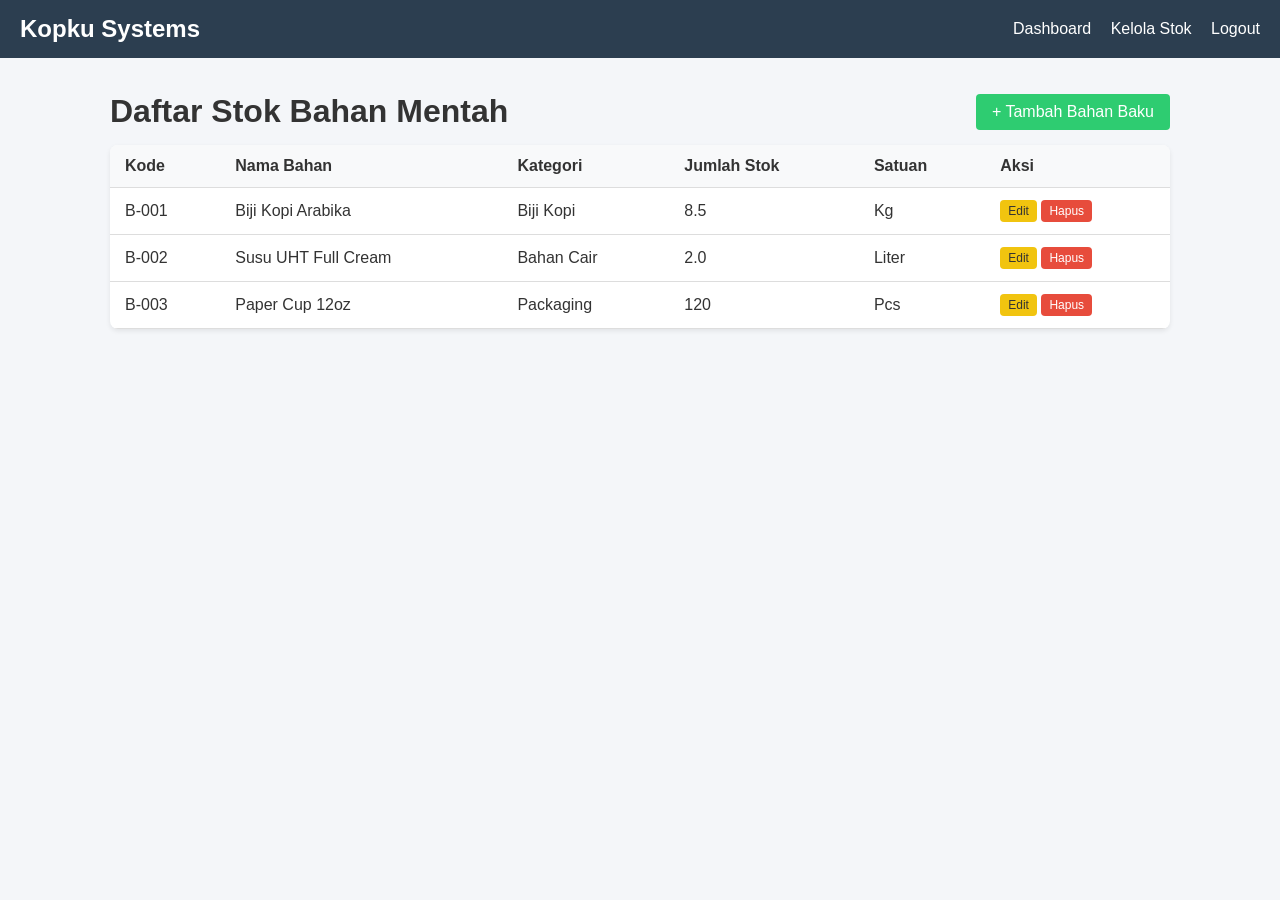
==== bahan_baku.html @ a995fa2b "feat: add base css and dashboard page" ====
<!DOCTYPE html>
<html lang="id">
<head>
    <meta charset="UTF-8">
    <meta name="viewport" content="width=device-width, initial-scale=1.0">
    <title>Kopku - Stok Bahan Baku</title>
    <link rel="stylesheet" href="assets/css/style.css">
</head>
<body>
    <div class="navbar">
        <h2>Kopku Systems</h2>
        <div>
            <span id="live-clock" style="margin-right: 15px;"></span>
            <a href="index.html">Dashboard</a>
            <a href="bahan_baku.html">Kelola Stok</a>
            <a href="login.html">Logout</a>
        </div>
    </div>

    <div class="container">
        <div style="display: flex; justify-content: space-between; align-items: center; margin: 15px 0;">
            <h1>Daftar Stok Bahan Mentah</h1>
            <a href="form_bahan.html" class="btn">+ Tambah Bahan Baku</a>
        </div>

        <div class="table-responsive">
            <table>
                <thead>
                    <tr>
                        <th>Kode</th>
                        <th>Nama Bahan</th>
                        <th>Kategori</th>
                        <th>Jumlah Stok</th>
                        <th>Satuan</th>
                        <th>Aksi</th>
                    </tr>
                </thead>
                <tbody>
                    <tr>
                        <td>B-001</td>
                        <td>Biji Kopi Arabika</td>
                        <td>Biji Kopi</td>
                        <td>8.5</td>
                        <td>Kg</td>
                        <td>
                            <a href="form_bahan.html" class="btn btn-warning" style="padding: 4px 8px; font-size: 12px;">Edit</a>
                            <button class="btn btn-danger" style="padding: 4px 8px; font-size: 12px;">Hapus</button>
                        </td>
                    </tr>
                    <tr>
                        <td>B-002</td>
                        <td>Susu UHT Full Cream</td>
                        <td>Bahan Cair</td>
                        <td>2.0</td>
                        <td>Liter</td>
                        <td>
                            <a href="form_bahan.html" class="btn btn-warning" style="padding: 4px 8px; font-size: 12px;">Edit</a>
                            <button class="btn btn-danger" style="padding: 4px 8px; font-size: 12px;">Hapus</button>
                        </td>
                    </tr>
                    <tr>
                        <td>B-003</td>
                        <td>Paper Cup 12oz</td>
                        <td>Packaging</td>
                        <td>120</td>
                        <td>Pcs</td>
                        <td>
                            <a href="form_bahan.html" class="btn btn-warning" style="padding: 4px 8px; font-size: 12px;">Edit</a>
                            <button class="btn btn-danger" style="padding: 4px 8px; font-size: 12px;">Hapus</button>
                        </td>
                    </tr>
                </tbody>
            </table>
        </div>
    </div>
    <script src="assets/js/app.js"></script>
</body>
</html>
---- assets/css/style.css ----
* {
    box-sizing: border-box;
    margin: 0;
    padding: 0;
}

body {
    font-family: 'Segoe UI', Tahoma, Geneva, Verdana, sans-serif;
    background-color: #f4f6f9;
    color: #333;
}

/* Navigasi */
.navbar {
    background-color: #2c3e50;
    color: white;
    padding: 15px 20px;
    display: flex;
    justify-content: space-between;
    align-items: center;
    flex-wrap: wrap;
}

.navbar a {
    color: white;
    text-decoration: none;
    margin-left: 15px;
    font-weight: 500;
}

.navbar a:hover {
    text-decoration: underline;
}

/* Layout Container */
.container {
    padding: 20px;
    max-width: 1100px;
    margin: 0 auto;
}

/* Dashboard Cards */
.card-grid {
    display: grid;
    grid-template-columns: repeat(auto-fit, minmax(220px, 1fr));
    gap: 20px;
    margin: 20px 0;
}

.card {
    background: white;
    padding: 20px;
    border-radius: 8px;
    box-shadow: 0 2px 5px rgba(0,0,0,0.08);
    border-left: 5px solid #3498db;
}

/* Tabel Responsive */
.table-responsive {
    overflow-x: auto;
    background: white;
    border-radius: 8px;
    box-shadow: 0 2px 5px rgba(0,0,0,0.08);
}

table {
    width: 100%;
    border-collapse: collapse;
}

th, td {
    padding: 12px 15px;
    text-align: left;
    border-bottom: 1px solid #ddd;
}

th {
    background-color: #f8f9fa;
}

/* Form Styling */
.form-card {
    background: white;
    padding: 25px;
    border-radius: 8px;
    max-width: 500px;
    margin: 20px auto;
    box-shadow: 0 2px 5px rgba(0,0,0,0.08);
}

.form-group {
    margin-bottom: 15px;
}

.form-group label {
    display: block;
    margin-bottom: 5px;
    font-weight: bold;
}

.form-group input, .form-group select {
    width: 100%;
    padding: 10px;
    border: 1px solid #ccc;
    border-radius: 4px;
}

/* Tombol */
.btn {
    padding: 9px 16px;
    background-color: #2ecc71;
    color: white;
    border: none;
    border-radius: 4px;
    cursor: pointer;
    text-decoration: none;
    display: inline-block;
}

.btn-danger { background-color: #e74c3c; }
.btn-warning { background-color: #f1c40f; color: #333; }
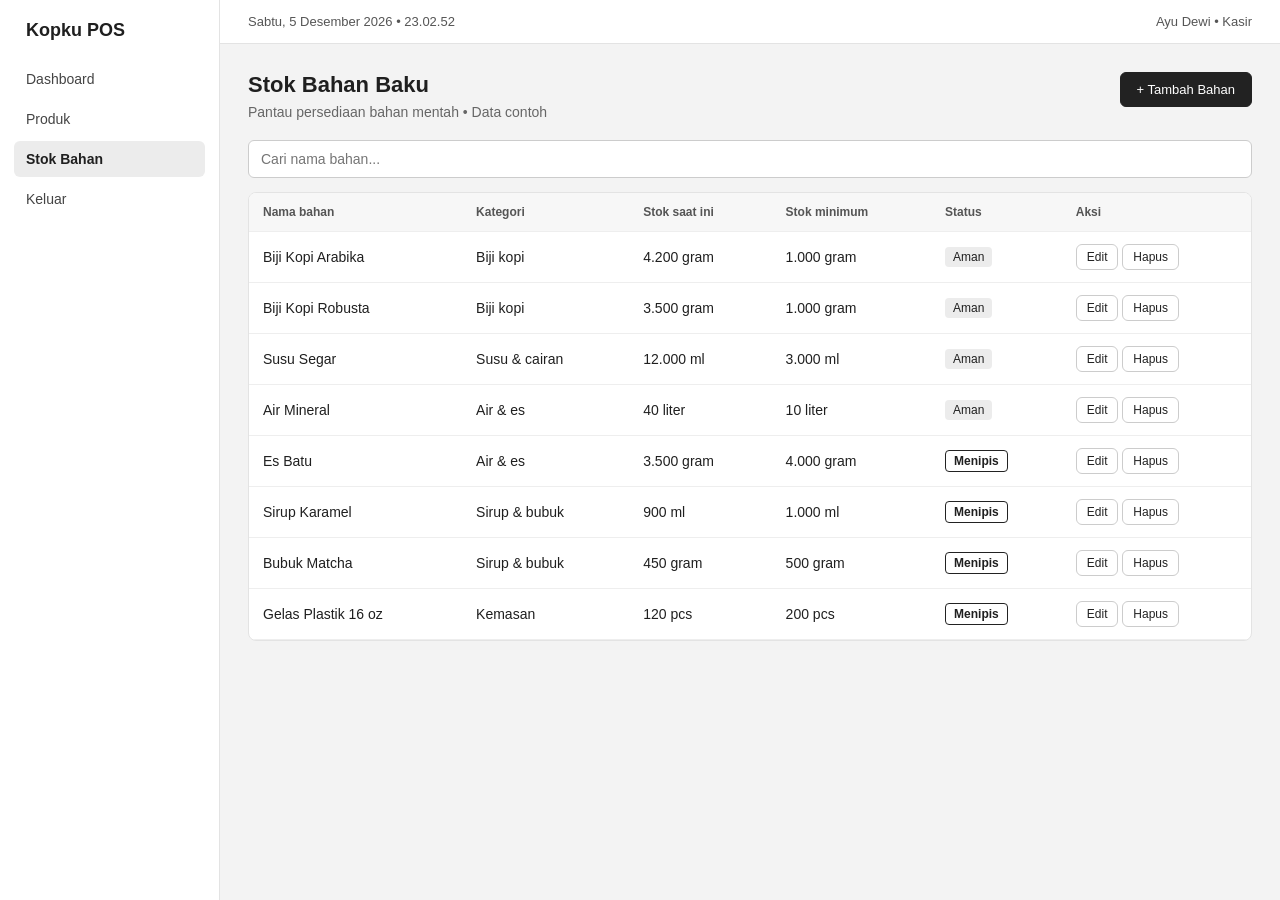
==== commit 83128551: "Membuat halaman stok bahan baku dan form bahan" ====
--- a/bahan_baku.html
+++ b/bahan_baku.html
@@ -1,78 +1,56 @@
-<!DOCTYPE html>
-<html lang="id">
-<head>
-    <meta charset="UTF-8">
-    <meta name="viewport" content="width=device-width, initial-scale=1.0">
-    <title>Kopku - Stok Bahan Baku</title>
-    <link rel="stylesheet" href="assets/css/style.css">
-</head>
-<body>
-    <div class="navbar">
-        <h2>Kopku Systems</h2>
-        <div>
-            <span id="live-clock" style="margin-right: 15px;"></span>
-            <a href="index.html">Dashboard</a>
-            <a href="bahan_baku.html">Kelola Stok</a>
-            <a href="login.html">Logout</a>
-        </div>
-    </div>
-
-    <div class="container">
-        <div style="display: flex; justify-content: space-between; align-items: center; margin: 15px 0;">
-            <h1>Daftar Stok Bahan Mentah</h1>
-            <a href="form_bahan.html" class="btn">+ Tambah Bahan Baku</a>
-        </div>
-
-        <div class="table-responsive">
-            <table>
-                <thead>
-                    <tr>
-                        <th>Kode</th>
-                        <th>Nama Bahan</th>
-                        <th>Kategori</th>
-                        <th>Jumlah Stok</th>
-                        <th>Satuan</th>
-                        <th>Aksi</th>
-                    </tr>
-                </thead>
-                <tbody>
-                    <tr>
-                        <td>B-001</td>
-                        <td>Biji Kopi Arabika</td>
-                        <td>Biji Kopi</td>
-                        <td>8.5</td>
-                        <td>Kg</td>
-                        <td>
-                            <a href="form_bahan.html" class="btn btn-warning" style="padding: 4px 8px; font-size: 12px;">Edit</a>
-                            <button class="btn btn-danger" style="padding: 4px 8px; font-size: 12px;">Hapus</button>
-                        </td>
-                    </tr>
-                    <tr>
-                        <td>B-002</td>
-                        <td>Susu UHT Full Cream</td>
-                        <td>Bahan Cair</td>
-                        <td>2.0</td>
-                        <td>Liter</td>
-                        <td>
-                            <a href="form_bahan.html" class="btn btn-warning" style="padding: 4px 8px; font-size: 12px;">Edit</a>
-                            <button class="btn btn-danger" style="padding: 4px 8px; font-size: 12px;">Hapus</button>
-                        </td>
-                    </tr>
-                    <tr>
-                        <td>B-003</td>
-                        <td>Paper Cup 12oz</td>
-                        <td>Packaging</td>
-                        <td>120</td>
-                        <td>Pcs</td>
-                        <td>
-                            <a href="form_bahan.html" class="btn btn-warning" style="padding: 4px 8px; font-size: 12px;">Edit</a>
-                            <button class="btn btn-danger" style="padding: 4px 8px; font-size: 12px;">Hapus</button>
-                        </td>
-                    </tr>
-                </tbody>
-            </table>
-        </div>
-    </div>
-    <script src="assets/js/app.js"></script>
-</body>
-</html>+<!DOCTYPE html>
+<html lang="id">
+<head>
+<meta charset="UTF-8">
+<meta name="viewport" content="width=device-width, initial-scale=1.0">
+<title>Kopku - Stok Bahan Baku</title>
+<link rel="stylesheet" href="assets/css/style.css">
+</head>
+<body>
+<div class="layout">
+  <aside class="sidebar">
+    <div class="brand">Kopku POS</div>
+    <nav>
+      <a href="dashboard.html">Dashboard</a>
+      <a href="produk.html">Produk</a>
+      <a href="bahan_baku.html" class="active">Stok Bahan</a>
+      <a href="index.html">Keluar</a>
+    </nav>
+  </aside>
+  <main class="content">
+    <header class="topbar">
+      <span id="tanggal-waktu"></span>
+      <span>Ayu Dewi &bull; Kasir</span>
+    </header>
+    <div class="page">
+      <div class="page-head">
+        <div>
+          <h1>Stok Bahan Baku</h1>
+          <p class="muted">Pantau persediaan bahan mentah &bull; Data contoh</p>
+        </div>
+        <a href="form_bahan.html" class="btn">+ Tambah Bahan</a>
+      </div>
+      <div class="toolbar">
+        <input type="text" data-cari="#tabel-bahan" placeholder="Cari nama bahan..." aria-label="Cari bahan">
+      </div>
+      <div class="table-wrap">
+        <table id="tabel-bahan">
+          <thead><tr><th>Nama bahan</th><th>Kategori</th><th>Stok saat ini</th><th>Stok minimum</th><th>Status</th><th>Aksi</th></tr></thead>
+          <tbody>
+            <tr><td>Biji Kopi Arabika</td><td>Biji kopi</td><td>4.200 gram</td><td>1.000 gram</td><td><span class="tag">Aman</span></td><td><a href="form_bahan.html" class="btn putih kecil">Edit</a> <button type="button" class="btn putih kecil btn-hapus">Hapus</button></td></tr>
+            <tr><td>Biji Kopi Robusta</td><td>Biji kopi</td><td>3.500 gram</td><td>1.000 gram</td><td><span class="tag">Aman</span></td><td><a href="form_bahan.html" class="btn putih kecil">Edit</a> <button type="button" class="btn putih kecil btn-hapus">Hapus</button></td></tr>
+            <tr><td>Susu Segar</td><td>Susu &amp; cairan</td><td>12.000 ml</td><td>3.000 ml</td><td><span class="tag">Aman</span></td><td><a href="form_bahan.html" class="btn putih kecil">Edit</a> <button type="button" class="btn putih kecil btn-hapus">Hapus</button></td></tr>
+            <tr><td>Air Mineral</td><td>Air &amp; es</td><td>40 liter</td><td>10 liter</td><td><span class="tag">Aman</span></td><td><a href="form_bahan.html" class="btn putih kecil">Edit</a> <button type="button" class="btn putih kecil btn-hapus">Hapus</button></td></tr>
+            <tr><td>Es Batu</td><td>Air &amp; es</td><td>3.500 gram</td><td>4.000 gram</td><td><span class="tag menipis">Menipis</span></td><td><a href="form_bahan.html" class="btn putih kecil">Edit</a> <button type="button" class="btn putih kecil btn-hapus">Hapus</button></td></tr>
+            <tr><td>Sirup Karamel</td><td>Sirup &amp; bubuk</td><td>900 ml</td><td>1.000 ml</td><td><span class="tag menipis">Menipis</span></td><td><a href="form_bahan.html" class="btn putih kecil">Edit</a> <button type="button" class="btn putih kecil btn-hapus">Hapus</button></td></tr>
+            <tr><td>Bubuk Matcha</td><td>Sirup &amp; bubuk</td><td>450 gram</td><td>500 gram</td><td><span class="tag menipis">Menipis</span></td><td><a href="form_bahan.html" class="btn putih kecil">Edit</a> <button type="button" class="btn putih kecil btn-hapus">Hapus</button></td></tr>
+            <tr><td>Gelas Plastik 16 oz</td><td>Kemasan</td><td>120 pcs</td><td>200 pcs</td><td><span class="tag menipis">Menipis</span></td><td><a href="form_bahan.html" class="btn putih kecil">Edit</a> <button type="button" class="btn putih kecil btn-hapus">Hapus</button></td></tr>
+          </tbody>
+        </table>
+      </div>
+    </div>
+  </main>
+</div>
+<script src="assets/js/script.js"></script>
+</body>
+</html>
--- a/assets/css/style.css
+++ b/assets/css/style.css
@@ -1,121 +1,70 @@
-* {
-    box-sizing: border-box;
-    margin: 0;
-    padding: 0;
-}
-
-body {
-    font-family: 'Segoe UI', Tahoma, Geneva, Verdana, sans-serif;
-    background-color: #f4f6f9;
-    color: #333;
-}
-
-/* Navigasi */
-.navbar {
-    background-color: #2c3e50;
-    color: white;
-    padding: 15px 20px;
-    display: flex;
-    justify-content: space-between;
-    align-items: center;
-    flex-wrap: wrap;
-}
-
-.navbar a {
-    color: white;
-    text-decoration: none;
-    margin-left: 15px;
-    font-weight: 500;
-}
-
-.navbar a:hover {
-    text-decoration: underline;
-}
-
-/* Layout Container */
-.container {
-    padding: 20px;
-    max-width: 1100px;
-    margin: 0 auto;
-}
-
-/* Dashboard Cards */
-.card-grid {
-    display: grid;
-    grid-template-columns: repeat(auto-fit, minmax(220px, 1fr));
-    gap: 20px;
-    margin: 20px 0;
-}
-
-.card {
-    background: white;
-    padding: 20px;
-    border-radius: 8px;
-    box-shadow: 0 2px 5px rgba(0,0,0,0.08);
-    border-left: 5px solid #3498db;
-}
-
-/* Tabel Responsive */
-.table-responsive {
-    overflow-x: auto;
-    background: white;
-    border-radius: 8px;
-    box-shadow: 0 2px 5px rgba(0,0,0,0.08);
-}
-
-table {
-    width: 100%;
-    border-collapse: collapse;
-}
-
-th, td {
-    padding: 12px 15px;
-    text-align: left;
-    border-bottom: 1px solid #ddd;
-}
-
-th {
-    background-color: #f8f9fa;
-}
-
-/* Form Styling */
-.form-card {
-    background: white;
-    padding: 25px;
-    border-radius: 8px;
-    max-width: 500px;
-    margin: 20px auto;
-    box-shadow: 0 2px 5px rgba(0,0,0,0.08);
-}
-
-.form-group {
-    margin-bottom: 15px;
-}
-
-.form-group label {
-    display: block;
-    margin-bottom: 5px;
-    font-weight: bold;
-}
-
-.form-group input, .form-group select {
-    width: 100%;
-    padding: 10px;
-    border: 1px solid #ccc;
-    border-radius: 4px;
-}
-
-/* Tombol */
-.btn {
-    padding: 9px 16px;
-    background-color: #2ecc71;
-    color: white;
-    border: none;
-    border-radius: 4px;
-    cursor: pointer;
-    text-decoration: none;
-    display: inline-block;
-}
-
-.btn-danger { background-color: #e74c3c; }
-.btn-warning { background-color: #f1c40f; color: #333; }+* { box-sizing: border-box; }
+body { margin: 0; font-family: Arial, Helvetica, sans-serif; background: #f3f3f3; color: #1f1f1f; font-size: 14px; }
+a { color: inherit; text-decoration: none; }
+
+/* Kerangka halaman */
+.layout { display: flex; min-height: 100vh; }
+.sidebar { width: 220px; background: #fff; border-right: 1px solid #e3e3e3; padding: 20px 14px; }
+.brand { font-weight: bold; font-size: 18px; padding: 0 12px 20px; }
+.sidebar nav a { display: block; padding: 10px 12px; border-radius: 6px; color: #444; margin-bottom: 4px; }
+.sidebar nav a:hover, .sidebar nav a.active { background: #ececec; color: #1f1f1f; font-weight: bold; }
+.content { flex: 1; min-width: 0; }
+.topbar { display: flex; justify-content: space-between; align-items: center; gap: 8px; flex-wrap: wrap; background: #fff; border-bottom: 1px solid #e3e3e3; padding: 14px 28px; color: #555; font-size: 13px; }
+.page { padding: 28px; }
+.page-head { display: flex; justify-content: space-between; align-items: flex-start; gap: 12px; flex-wrap: wrap; margin-bottom: 20px; }
+.page-head h1 { margin: 0 0 6px; font-size: 22px; }
+.page h2 { font-size: 16px; margin: 0 0 12px; }
+.muted { color: #666; margin: 0; }
+
+/* Kartu dan tabel */
+.cards { display: grid; grid-template-columns: repeat(auto-fit, minmax(180px, 1fr)); gap: 14px; margin-bottom: 20px; }
+.card, .form-card { background: #fff; border: 1px solid #e3e3e3; border-radius: 8px; padding: 16px; }
+.card .label { color: #666; font-size: 12px; }
+.card .angka { font-size: 24px; font-weight: bold; margin-top: 4px; }
+.table-wrap { overflow-x: auto; background: #fff; border: 1px solid #e3e3e3; border-radius: 8px; }
+table { width: 100%; border-collapse: collapse; }
+th, td { text-align: left; padding: 12px 14px; border-bottom: 1px solid #eee; white-space: nowrap; }
+th { background: #f7f7f7; font-size: 12px; color: #555; }
+.tag { display: inline-block; padding: 3px 8px; border-radius: 4px; background: #ececec; font-size: 12px; }
+.tag.menipis { background: #fff; border: 1px solid #222; font-weight: bold; }
+.daftar-menipis { list-style: none; padding: 0; margin: 0; }
+.daftar-menipis li { display: flex; justify-content: space-between; padding: 8px 0; border-bottom: 1px solid #eee; }
+.dua-kolom { display: grid; grid-template-columns: 1fr 320px; gap: 20px; align-items: start; }
+
+/* Tombol dan form */
+.btn { display: inline-block; padding: 9px 16px; border: 1px solid #222; border-radius: 6px; background: #222; color: #fff; font: inherit; font-size: 13px; cursor: pointer; }
+.btn.putih { background: #fff; color: #222; border-color: #ccc; }
+.btn.kecil { padding: 5px 10px; font-size: 12px; }
+.btn.penuh { width: 100%; }
+.btn:focus-visible, a:focus-visible { outline: 2px solid #222; outline-offset: 2px; }
+.form-group { margin-bottom: 14px; }
+.form-group label { display: block; font-weight: bold; font-size: 12px; margin-bottom: 6px; }
+.form-group input, .form-group select, .form-group textarea { width: 100%; padding: 10px 12px; border: 1px solid #ccc; border-radius: 6px; font: inherit; background: #fff; }
+.form-group input:focus, .form-group select:focus, .form-group textarea:focus { outline: 2px solid #222; }
+.form-group .invalid { border-color: #b00020; }
+.form-sempit { max-width: 560px; }
+.aksi-form { display: flex; gap: 10px; justify-content: flex-end; }
+.pesan { display: none; margin-bottom: 12px; padding: 10px 12px; border-radius: 6px; }
+.pesan.error { display: block; background: #fdecea; color: #7a0016; }
+.pesan.sukses { display: block; background: #e8f5e9; color: #1b5e20; }
+.toolbar { display: flex; gap: 12px; margin-bottom: 14px; }
+.toolbar input { flex: 1; padding: 10px 12px; border: 1px solid #ccc; border-radius: 6px; font: inherit; }
+
+/* Halaman login */
+.login-body { display: flex; justify-content: center; padding: 16px; }
+.form-card.login { width: 100%; max-width: 380px; margin-top: 80px; }
+.judul-tengah { text-align: center; margin: 0 0 4px; }
+.teks-tengah { text-align: center; margin: 0 0 20px; }
+.catatan-kecil { font-size: 12px; margin-top: 16px; }
+
+/* Responsif */
+@media (max-width: 900px) { .dua-kolom { grid-template-columns: 1fr; } }
+@media (max-width: 700px) {
+  .layout { flex-direction: column; }
+  .sidebar { width: 100%; border-right: 0; border-bottom: 1px solid #e3e3e3; padding: 12px; }
+  .brand { padding-bottom: 8px; }
+  .sidebar nav { display: flex; gap: 6px; flex-wrap: wrap; }
+  .sidebar nav a { margin: 0; }
+  .page { padding: 16px; }
+  .topbar { padding: 12px 16px; }
+}
